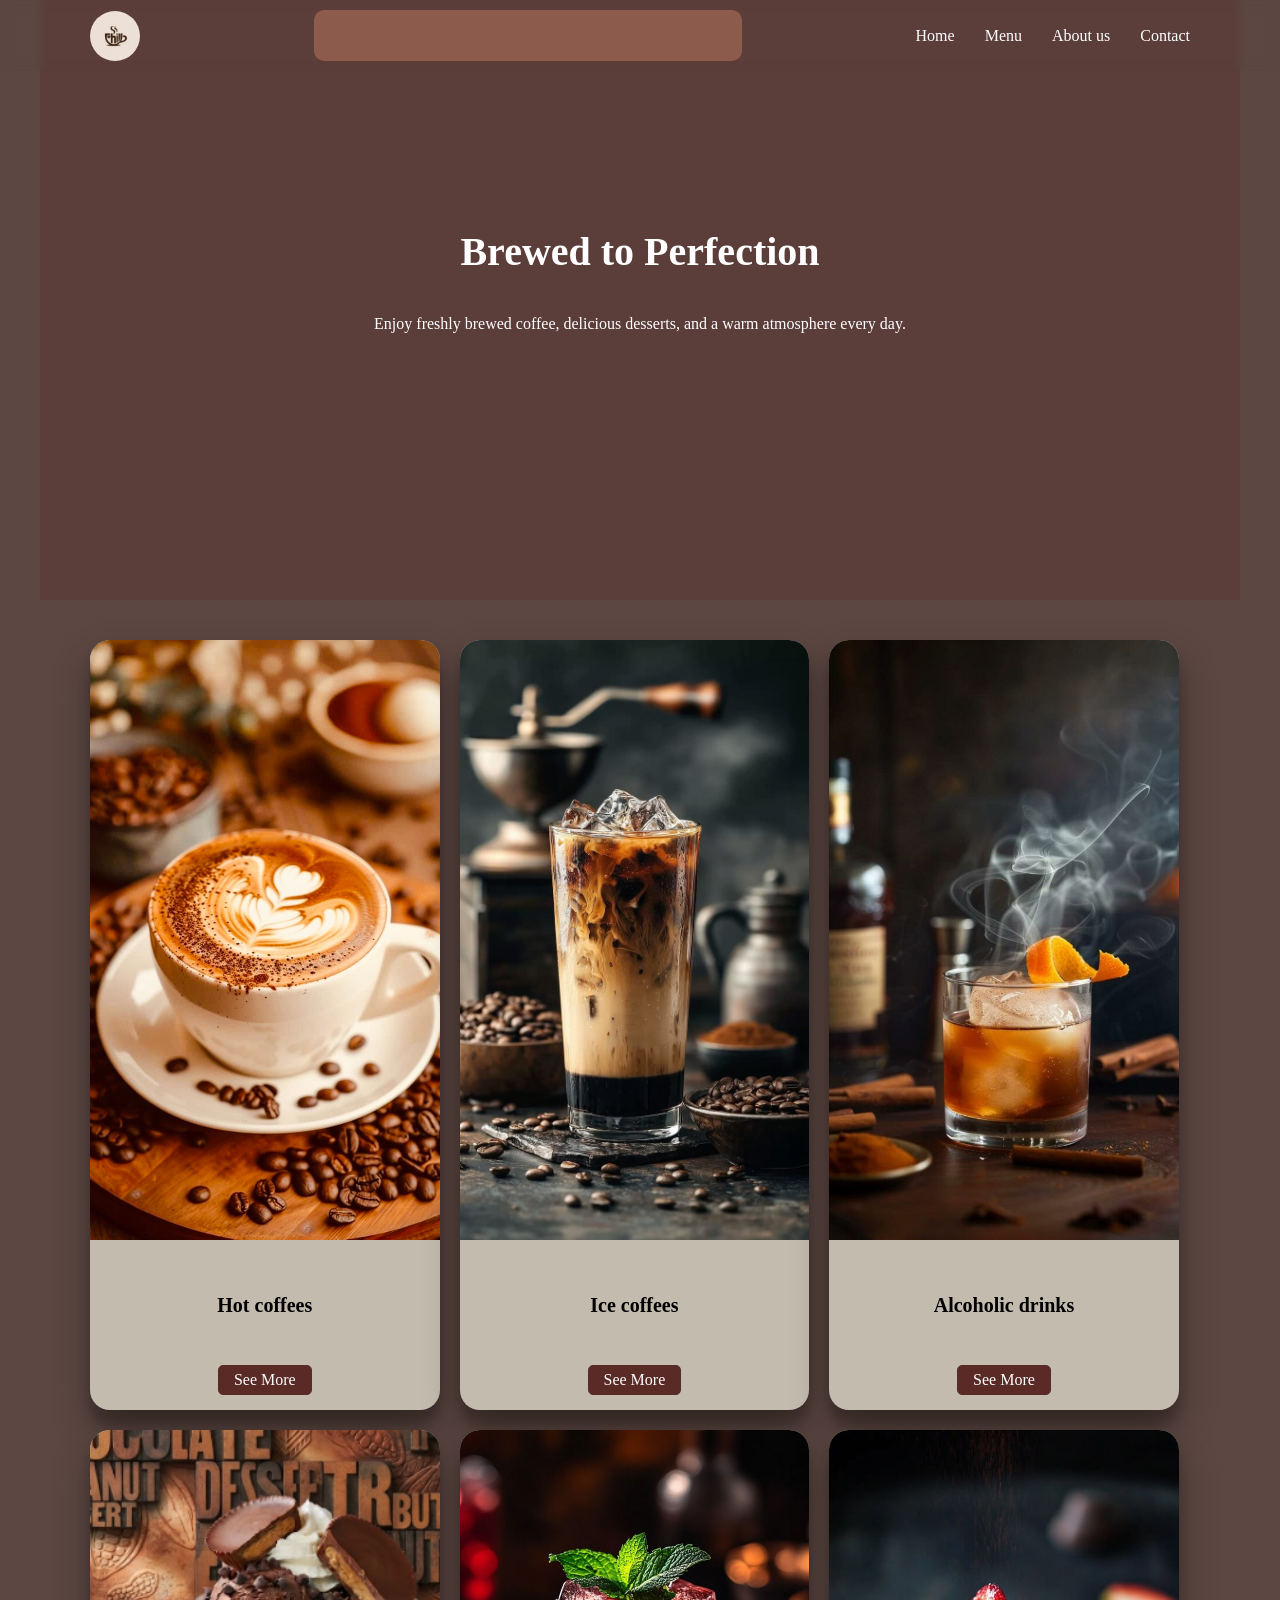
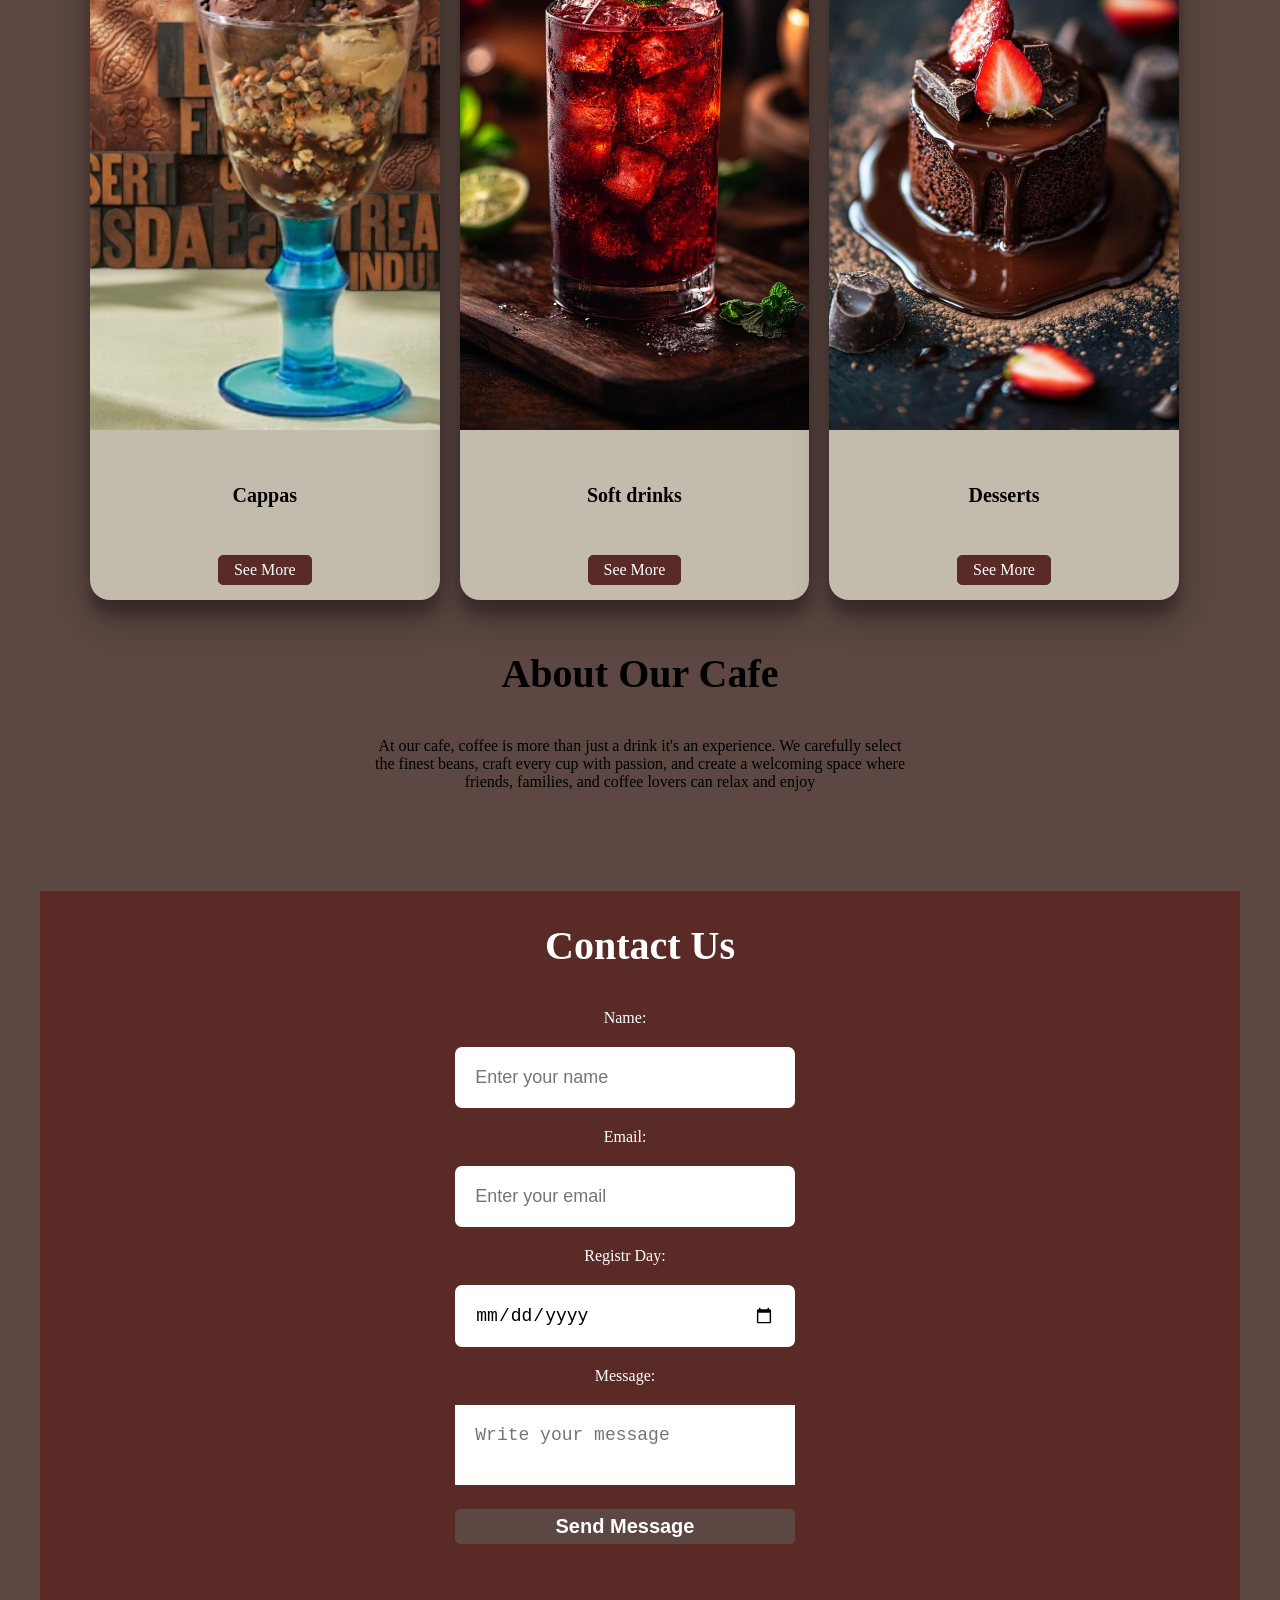
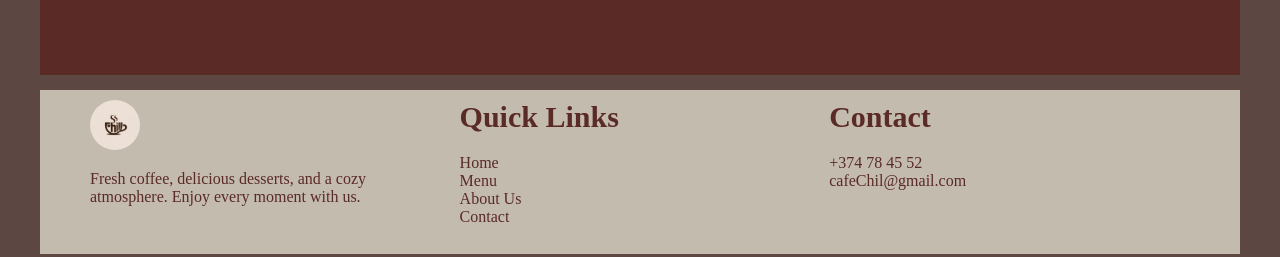
==== index.html @ c57c7d0e "first commit" ====
<!doctype html>
<html lang="en">
  <head>
    <meta charset="UTF-8" />
    <meta name="viewport" content="width=device-width, initial-scale=1.0" />
    <link rel="stylesheet" href="./css/global.css" />
    <link rel="stylesheet" href="./css/main.css" />
    <link
      rel="stylesheet"
      href="https://cdnjs.cloudflare.com/ajax/libs/font-awesome/7.3.0/css/all.min.css"
    />
    <link rel="shortcut icon" href="./img/logo.jpg" type="image/x-icon" />
    <title>Chil</title>
  </head>

  <body>
    <header>
      <div class="row justify_between align_center">
        <div class="col logo">
          <div class="wrapper">
            <picture><img src="img/logo.jpg" alt="" /></picture>
          </div>
        </div>
        <div class="col search w_40">
          <div class="wrapper">
            <label class="flex align_center">
              <input type="text" class="w_100" />
              <i class="fa-solid fa-magnifying-glass"></i>
            </label>
          </div>
        </div>
        <div class="col menu">
          <div class="wrapper">
            <nav>
              <ul class="flex gap_30">
                <li><a href="./index.html">Home</a></li>
                <li><a href="./products.html">Menu</a></li>
                <li><a href="#about_us">About us</a></li>
                <li><a href="#">Contact</a></li>
              </ul>
            </nav>
          </div>
        </div>
      </div>
    </header>
    <main>
      <section id="hero">
        <div class="row justify_center align_center text_center mb_30">
          <div class="col w_50">
            <div class="wrapper">
              <h2 class="mb_40">Brewed to Perfection</h2>
              <p class="mb_40">
                Enjoy freshly brewed coffee, delicious desserts, and a warm
                atmosphere every day.
              </p>
            </div>
          </div>
        </div>
      </section>
      <section id="products">
        <div class="row flex_wrap mb_30">
          <!-- 1 -->
          <div class="col w_33">
            <div class="wrapper bg_secondary">
              <div class="product">
                <picture class="mb_30">
                  <img
                    src="./img/hot_coffee.jpg"
                    alt="hot coffee"
                    class="w_100"
                  />
                </picture>
                <div class="info text_center">
                  <div class="title_4 mb_10">Hot coffees</div>
                </div>
              </div>
              <div
                class="more flex gap_20 justify_center align_center text_center"
              >
                <a href="./products.html#hot" class="btn btn_dark">See more</a>
              </div>
            </div>
          </div>
          <!-- 2 -->
          <div class="col w_33">
            <div class="wrapper bg_secondary">
              <div class="product">
                <picture class="mb_30">
                  <img
                    src="./img/ice_coffee.jpg"
                    alt="hot coffee"
                    class="w_100"
                  />
                </picture>
                <div class="info text_center">
                  <div class="title_4 mb_10">Ice coffees</div>
                </div>
              </div>
              <div
                class="more flex gap_20 justify_center align_center text_center"
              >
                <a href="./products.html#ice" class="btn btn_dark">See more</a>
              </div>
            </div>
          </div>
          <!-- 3 -->
          <div class="col w_33">
            <div class="wrapper bg_secondary">
              <div class="product">
                <picture class="mb_30">
                  <img
                    src="./img/Alcoholic_drinks.jpg"
                    alt="hot coffee"
                    class="w_100"
                  />
                </picture>
                <div class="info text_center">
                  <div class="title_4 mb_10">Alcoholic drinks</div>
                </div>
              </div>
              <div
                class="more flex gap_20 justify_center align_center text_center"
              >
                <a href="./products.html#alcohol" class="btn btn_dark"
                  >See more</a
                >
              </div>
            </div>
          </div>
          <!-- 4 -->
          <div class="col w_33">
            <div class="wrapper bg_secondary">
              <div class="product">
                <picture class="mb_30">
                  <img
                    src="./img/coppa_img.png"
                    alt="hot coffee"
                    class="w_100"
                  />
                </picture>
                <div class="info text_center">
                  <div class="title_4 mb_10">Cappas</div>
                </div>
              </div>
              <div
                class="more flex gap_20 justify_center align_center text_center"
              >
                <a href="./products.html#cappas" class="btn btn_dark"
                  >See more</a
                >
              </div>
            </div>
          </div>
          <!-- 5 -->
          <div class="col w_33">
            <div class="wrapper bg_secondary">
              <div class="product">
                <picture class="mb_30">
                  <img
                    src="./img/Soft_drinks.jpg"
                    alt="hot coffee"
                    class="w_100"
                  />
                </picture>
                <div class="info text_center">
                  <div class="title_4 mb_10">Soft drinks</div>
                </div>
              </div>
              <div
                class="more flex gap_20 justify_center align_center text_center"
              >
                <a href="./products.html#soft" class="btn btn_dark">See more</a>
              </div>
            </div>
          </div>
          <!-- 6 -->
          <div class="col w_33">
            <div class="wrapper bg_secondary">
              <div class="product">
                <picture class="mb_30">
                  <img src="./img/deserts.jpg" alt="hot coffee" class="w_100" />
                </picture>
                <div class="info text_center">
                  <div class="title_4 mb_10">Desserts</div>
                </div>
              </div>
              <div
                class="more flex gap_20 justify_center align_center text_center"
              >
                <a href="./products.html#dessert" class="btn btn_dark"
                  >See more</a
                >
              </div>
            </div>
          </div>
        </div>
      </section>
      <section id="about_us">
        <div class="row justify_center align_center text_center mb_50">
          <div class="col w_50">
            <div class="wrapper">
              <h2 class="mb_40">About Our Cafe</h2>
              <p class="mb_40">
                At our cafe, coffee is more than just a drink it's an
                experience. We carefully select the finest beans, craft every
                cup with passion, and create a welcoming space where friends,
                families, and coffee lovers can relax and enjoy
              </p>
            </div>
          </div>
        </div>
      </section>
      <section id="contact">
        <div class="row justify_center align_center text_center mb_15 bg_dark">
          <div class="col">
            <div class="wrapper">
              <h2 class="mb_40">Contact Us</h2>
              <div class="flex justify_between gap_30">
                <form action="#" method="post">
                  <label for="your_name" class="mb_15">
                    Name:
                    <input
                      type="text"
                      placeholder="Enter your name"
                      name="your_name"
                      id="your_name"
                    />
                  </label>
                  <label for="email" class="mb_15">
                    Email:
                    <input
                      type="email"
                      placeholder="Enter your email"
                      name="email"
                      id="email"
                    />
                  </label>
                  <label class="mb_15">
                    Registr Day:
                    <input type="date" />
                  </label>
                  <label for="message" class="mb_15">
                    Message:
                    <textarea
                      placeholder="Write your message"
                      id="message"
                      name="message"
                    ></textarea>
                  </label>
                  <button
                    class="btn w_100 btn_light title_4"
                    value="Send Message"
                  >
                    Send Message
                  </button>
                </form>
                <picture>
                  <img
                    src="https://i.pinimg.com/1200x/51/eb/08/51eb08cca0f061a8e0b282bf71fdecf4.jpg"
                    alt=""
                  />
                </picture>
              </div>
            </div>
          </div>
        </div>
      </section>
    </main>
    <footer>
      <div class="row bg_light">
        <div class="col w_33">
          <div class="wrapper">
            <div class="logo mb_20">
              <picture>
                <img src="./img/logo.jpg" alt="" />
              </picture>
            </div>
            <p class="mb_20">
              Fresh coffee, delicious desserts, and a cozy atmosphere. Enjoy
              every moment with us.
            </p>
            <ul class="flex gap_10">
              <li>
                <a href="#"> 
                  <i
                  class="fa-brands fa-facebook"
                  style="color: rgb(68, 52, 52)"
                ></i>
                </a>
              </li>
              <li>
                <a href="#">
                  <i
                  class="fa-brands fa-instagram"
                  style="color: rgb(68, 52, 52)"
                ></i>
                </a>
              </li>
              <li>
                <a href="#">
                  <i
                  class="fa-brands fa-tiktok"
                  style="color: rgb(68, 52, 52)"
                ></i>
                </a>
              </li>
            </ul>
          </div>
        </div>
        <div class="col w_33">
          <div class="wrapper">
            <h3 class="mb_20">Quick Links</h3>
            <ul>
              <li><a href="./index.html">Home</a></li>
              <li><a href="./products.html">Menu</a></li>
              <li><a href="#about_us">About Us</a></li>
              <li><a href="#contact">Contact</a></li>
            </ul>
          </div>
        </div>
        <div class="col w_33">
          <div class="wrapper">
            <h3 class="mb_20">Contact</h3>
            <ul class="mb_10">
              <li>
                <a href="tel:+374784552">+374 78 45 52</a>
              </li>
              <li>
                <a href="mailto:cafeChil@gmail.com">cafeChil@gmail.com</a>
              </li>
            </ul>
          </div>
        </div>
      </div>
    </footer>
  </body>
</html>
---- css/global.css ----
* {
  margin: 0;
  padding: 0;
  box-sizing: border-box;
}

a {
  display: inline-block;
  color: inherit;
  text-decoration: none;
  white-space: nowrap;
}

ul,
ol {
  list-style: none;
}

input {
  outline: none;
  border: 1px solid gray;
  padding: 5px;
  border-radius: 7px;
}

button,
.btn {
  border-color: transparent;
  padding: 5px 15px;
  border-radius: 5px;
  border: 1px solid;
  text-transform: capitalize;
  white-space: nowrap;
}

picture {
  display: block;
  font-size: 0;
}
img {
  max-width: 100%;
}
.text_center {
  text-align: center;
}
.row {
  display: flex;
}
.flex {
  display: flex;
}

.flex_wrap {
  flex-wrap: wrap;
}

.justify_between {
  justify-content: space-between;
}

.justify_end {
  justify-content: end;
}

.justify_start {
  justify-content: start;
}

.justify_center {
  justify-content: center;
}

.align_center {
  align-items: center;
}

.flex-row {
  flex-direction: row;
}

.flex-col {
  flex-direction: column;
}

.wrapper {
  height: 100%;
}
.h_100 {
  height: 100%;
}
.w_10 {
  width: 10%;
}
.w_20 {
  width: 20%;
}
.w_25 {
  width: 25%;
}
.w_30 {
  width: 30%;
}
.w_40 {
  width: 40%;
}
.w_33 {
  width: 33%;
}
.w_50 {
  width: 50%;
}
.w_60 {
  width: 60%;
}
.w_70 {
  width: 70%;
}
.w_80 {
  width: 80%;
}
.w_90 {
  width: 90%;
}
.w_100 {
  width: 100%;
}

input:not([type="checkbox"], [type="radio"]),
textarea {
  outline: none;
  border: none;
  padding: 5px;
  resize: none;
  background-color: white;
  color: black;
  font-size: 18px;
}
---- css/main.css ----
body {
  font-family: cursive;
  background-color: #5c4742;
  color: white;
}

.row {
  max-width: 1200px;
  margin: 0 auto;
  padding: 0 40px;
}

.col {
  padding: 10px;
}

.bg_dark {
  background-color: #5a2a27;
  color: black;
}

.bg_light {
  background-color: #c4bbaf;
  color: #5a2a27;
}

.bg_primery {
  background-color: #8d5b4c;
  color: white;
}

.bg_secondary {
  background-color: #c4bbaf;
  color: black;
}

.btn {
  background-color: #a5978b;
  color: #5a2a27;
  border-color: transparent;
}

.btn:hover {
  background-color: #8d5b4c;
  color: #a5978b;
}

.btn_dark {
  background-color: #5a2a27;
  color: white;
  border-color: transparent;
}

.btn_dark:hover {
  background-color: #5c4742;
  color: white;
}

.btn_light {
  background-color: #5c4742;
  color: white;
  border-color: transparent;
}

.btn_light:hover {
  background: #c4bbaf;
  color: #5a2a27;
}

.gap_5 {
  gap: 5px;
}

.gap_10 {
  gap: 10px;
}

.gap_15 {
  gap: 15px;
}

.gap_20 {
  gap: 20px;
}

.gap_30 {
  gap: 30px;
}

.gap_40 {
  gap: 40px;
}

.gap_50 {
  gap: 50px;
}

.mb_5 {
  margin-bottom: 5px;
}

.mb_10 {
  margin-bottom: 10px;
}

.mb_15 {
  margin-bottom: 15px;
}

.mb_20 {
  margin-bottom: 20px;
}

.mb_30 {
  margin-bottom: 30px;
}

.mb_40 {
  margin-bottom: 40px;
}

.mb_50 {
  margin-bottom: 50px;
}
.search input {
  background-color: transparent;
  border: none;
}

.search label {
  background-color: #8d5b4c;
  padding: 10px;
  border-radius: 10px;
}

h1,
.title_1 {
  font-size: 60px;
  font-weight: 700;
}

h2,
.title_2 {
  font-size: 40px;
  font-weight: 700;
}

h3,
.title_3 {
  font-size: 30px;
  font-weight: 700;
}

h4,
.title_4 {
  font-size: 20px;
  font-weight: 700;
}

.logo img {
  height: 50px;
  border-radius: 50%;
}

#hero {
  background-image: url("https://i.pinimg.com/736x/11/60/ef/1160ef0196c59bb71a8d135340f62fb7.jpg");
  background-size: cover;
}

#hero .row {
  min-height: 600px;
  background-color: #5a2a2756;
  color: white;
}

#products .info,
#products .more {
  padding: 15px;
}

#products .wrapper {
  border-radius: 20px;
  overflow: hidden;
  box-shadow:
    rgba(0, 0, 0, 0.3) 0px 19px 38px,
    rgba(0, 0, 0, 0.22) 0px 15px 12px;
}

#products img {
  height: 600px;
  width: 600px;
  object-fit: cover;
  transition: all 0.3s linear;
}

#products .title_4 {
  line-height: 40px;
  height: 40px;
  overflow: hidden;
}

#products .more .btn {
  border-color: #5a2a27;
}

#hot,
#ice,
#alcoholic,
#cappas,
#soft,
#dessert {
  padding: 70px 0;
  margin-bottom: 100px;
}

#about_us {
  background-image: url("https://i.pinimg.com/736x/0f/08/77/0f08773ea4f2eac49b728b32ae8c80e9.jpg");
  background-size: cover;
  background-position: center;
}

#about_us .row {
  color: black;
}

#contact .wrapper {
  padding: 20px;
  margin-bottom: 100px;
  border-radius: 25px;
  border: 1px solid transparent;
}

#contact label {
  display: block;
  margin-bottom: 20px;
  color: white;
}

#contact input,
#contact textarea {
  width: 100%;
  padding: 20px;
  margin-top: 20px;
}

#contact h2 {
  color: white;
}

#contact img {
  width: 300px;
  border-radius: 25px;
}

#hot .category,
#ice .category,
#alcohol .category,
#cappas .category,
#soft .category,
#dessert .category {
  padding: 3px;
  background-color: rgb(226, 224, 224);
  color: rgb(74, 64, 64);
  display: inline-block;
  border-radius: 7px;
}

.price {
  font-size: 18px;
  font-weight: bold;
  color: black;
}

#hot .info,
#hot .bottom {
  padding: 20px;
}

#ice .info,
#ice .bottom {
  padding: 20px;
}

#alcohol .info,
#alcohol .bottom {
  padding: 20px;
}

#cappas .info,
#cappas .bottom {
  padding: 20px;
}

#soft .info,
#soft .bottom {
  padding: 20px;
}

#dessert .info,
#dessert .bottom {
  padding: 20px;
}

#hot .bottom,
#ice .bottom,
#alcohol .bottom,
#cappas .bottom,
#soft .bottom,
#dessert .bottom {
  padding-top: 0;
}

#hot .wrapper,
#ice .wrapper,
#cappas .wrapper,
#soft .wrapper,
#alcohol .wrapper,
#dessert .wrapper {
  border-radius: 20px;
  overflow: hidden;
  box-shadow: 4px 4px 8px #423434;
}

#hot picture,
#ice picture,
#cappas picture,
#soft picture,
#alcohol picture,
#dessert picture {
  height: 300px;
  overflow: hidden;
}

#hot img,
#ice img,
#cappas img,
#soft img,
#alcohol img,
#dessert img {
  height: 100%;
  width: 100%;
  object-fit: cover;
}

#hot .title_3,
#ice .title_3,
#cappas .title_3,
#soft .title_3,
#alcohol .title_3,
#dessert .title_3 {
  line-height: 40px;
  height: 40px;
  text-align: center;
  color: #8d5b4c;
}

/* .reting {
  width: 100px;
  height: 20px;
  background-image: linear-gradient(to right, red 67%,  rgb(214, 214, 214) 67%);
  mask-image: url('https://cdn-icons-png.flaticon.com/512/118/118669.png');
  mask-size: 20px;
} */

#ice .title_3,
#soft .title_3 {
  color: #c4bbaf;
}

#ice .desc,
#soft .desc {
  color: white;
}

#ice .price,
#soft .price {
  color: whitesmoke;
}

header {
  position: fixed;
  z-index: 999;
  width: 100%;
  backdrop-filter: blur(5px);
  top: 0;
}

#product_menu_page section {
  padding-top: 90px;
}

#filter {
  position: sticky;
  top: 0;
  z-index: 776;
}

.filter {
  position: relative;
}

.filter .opened_filter {
  display: none;
  position: absolute;
  padding: 20px;
  padding-top: 40px;
  z-index: 1;
  width: 200%;
  background-color: #5a2a2763;
  backdrop-filter: blur(5px);
}

.filter:hover .opened_filter {
  display: flex;
}

.filter_header {
  padding: 5px;
  background-color: #8d5b4c;
  border-radius: 7px;
  font-size: 14px;
  width: 120%;
}

.filter .opened_filter input {
  display: none;
}

.filter .opened_filter .radio_stayle {
  width: 20px;
  height: 20px;
  border-radius: 5px;
  background-color: transparent;
  border: 3px solid #191a23;
  padding: 3px;
}

.filter .opened_filter .radio_stayle::after {
  content: "";
  display: block;
  width: 0;
  height: 100%;
  background-color: #191a23;
  transition: all 0.3s linear;
}

.filter .opened_filter input:checked + .radio_stayle::after {
  width: 100%;
}

.filter_list .wrapper {
  display: flex;
  flex-direction: row;
  align-items: center;
  gap: 50px;
}
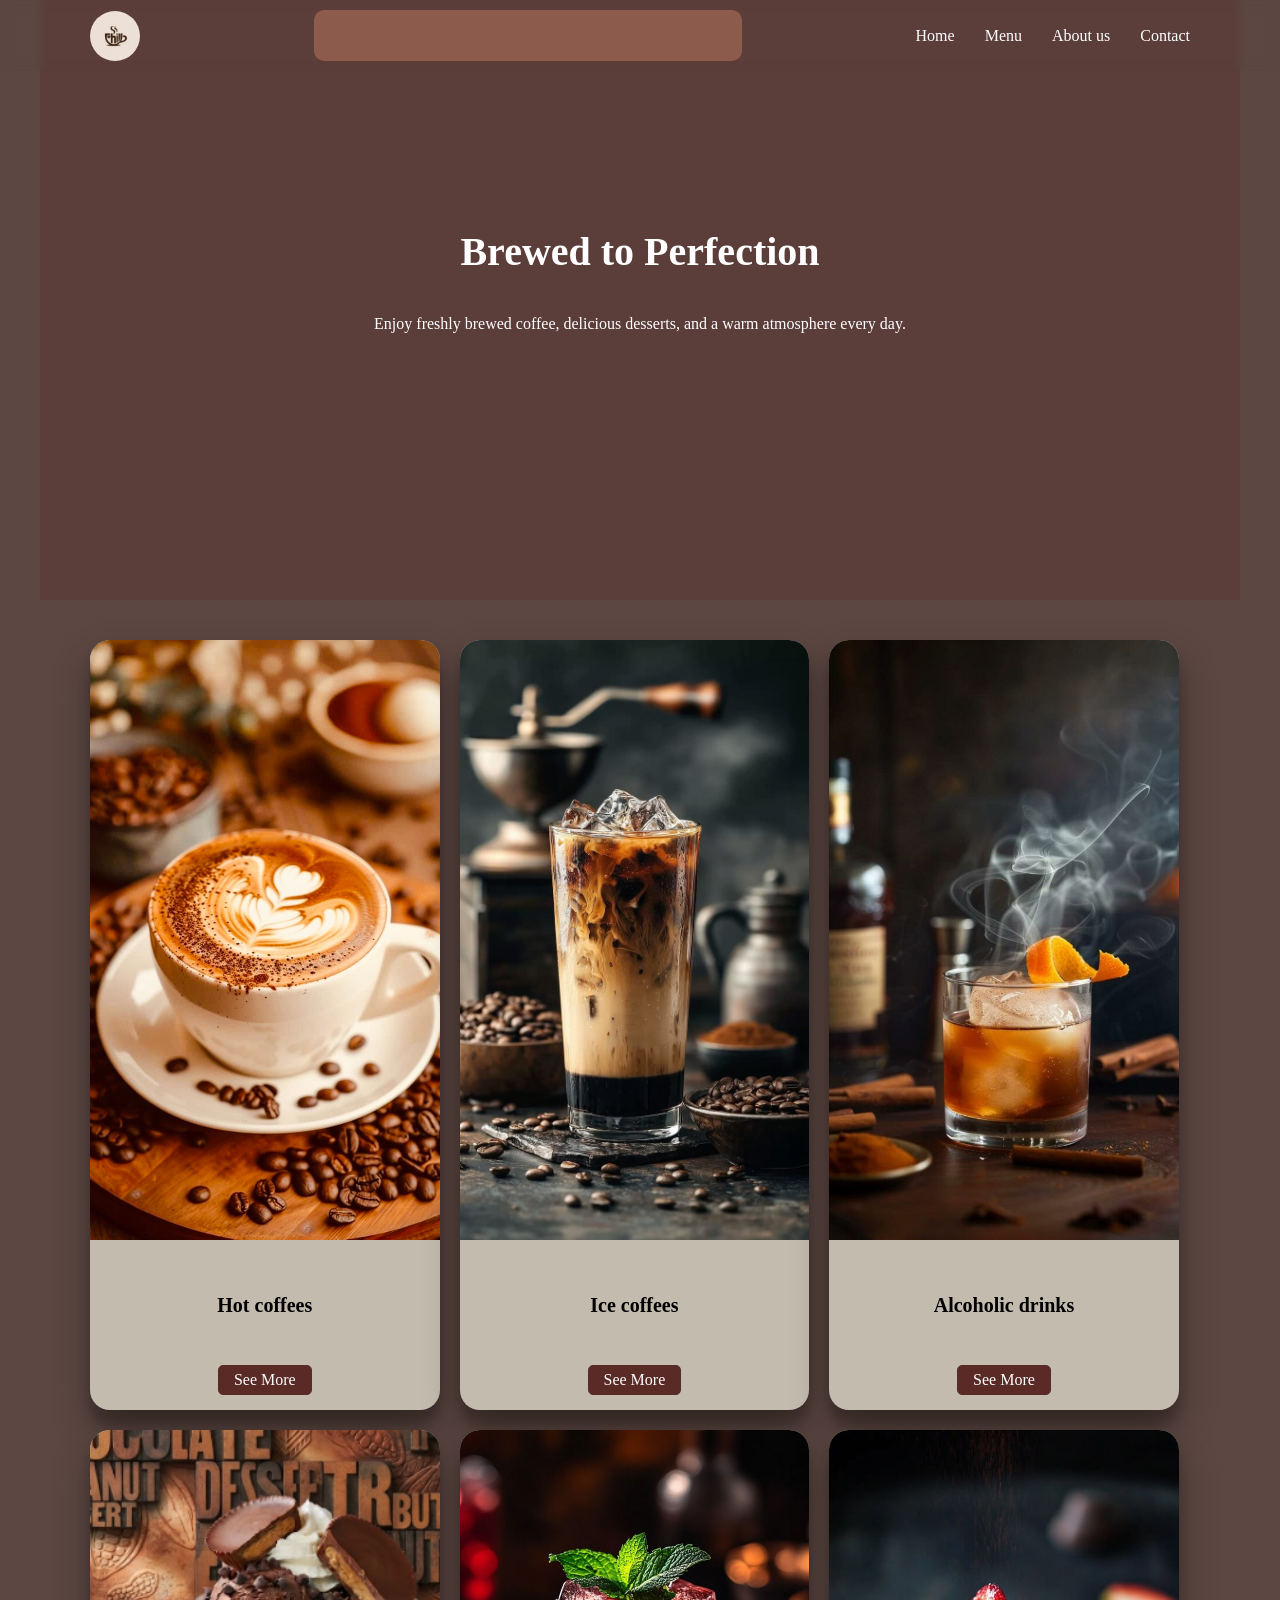
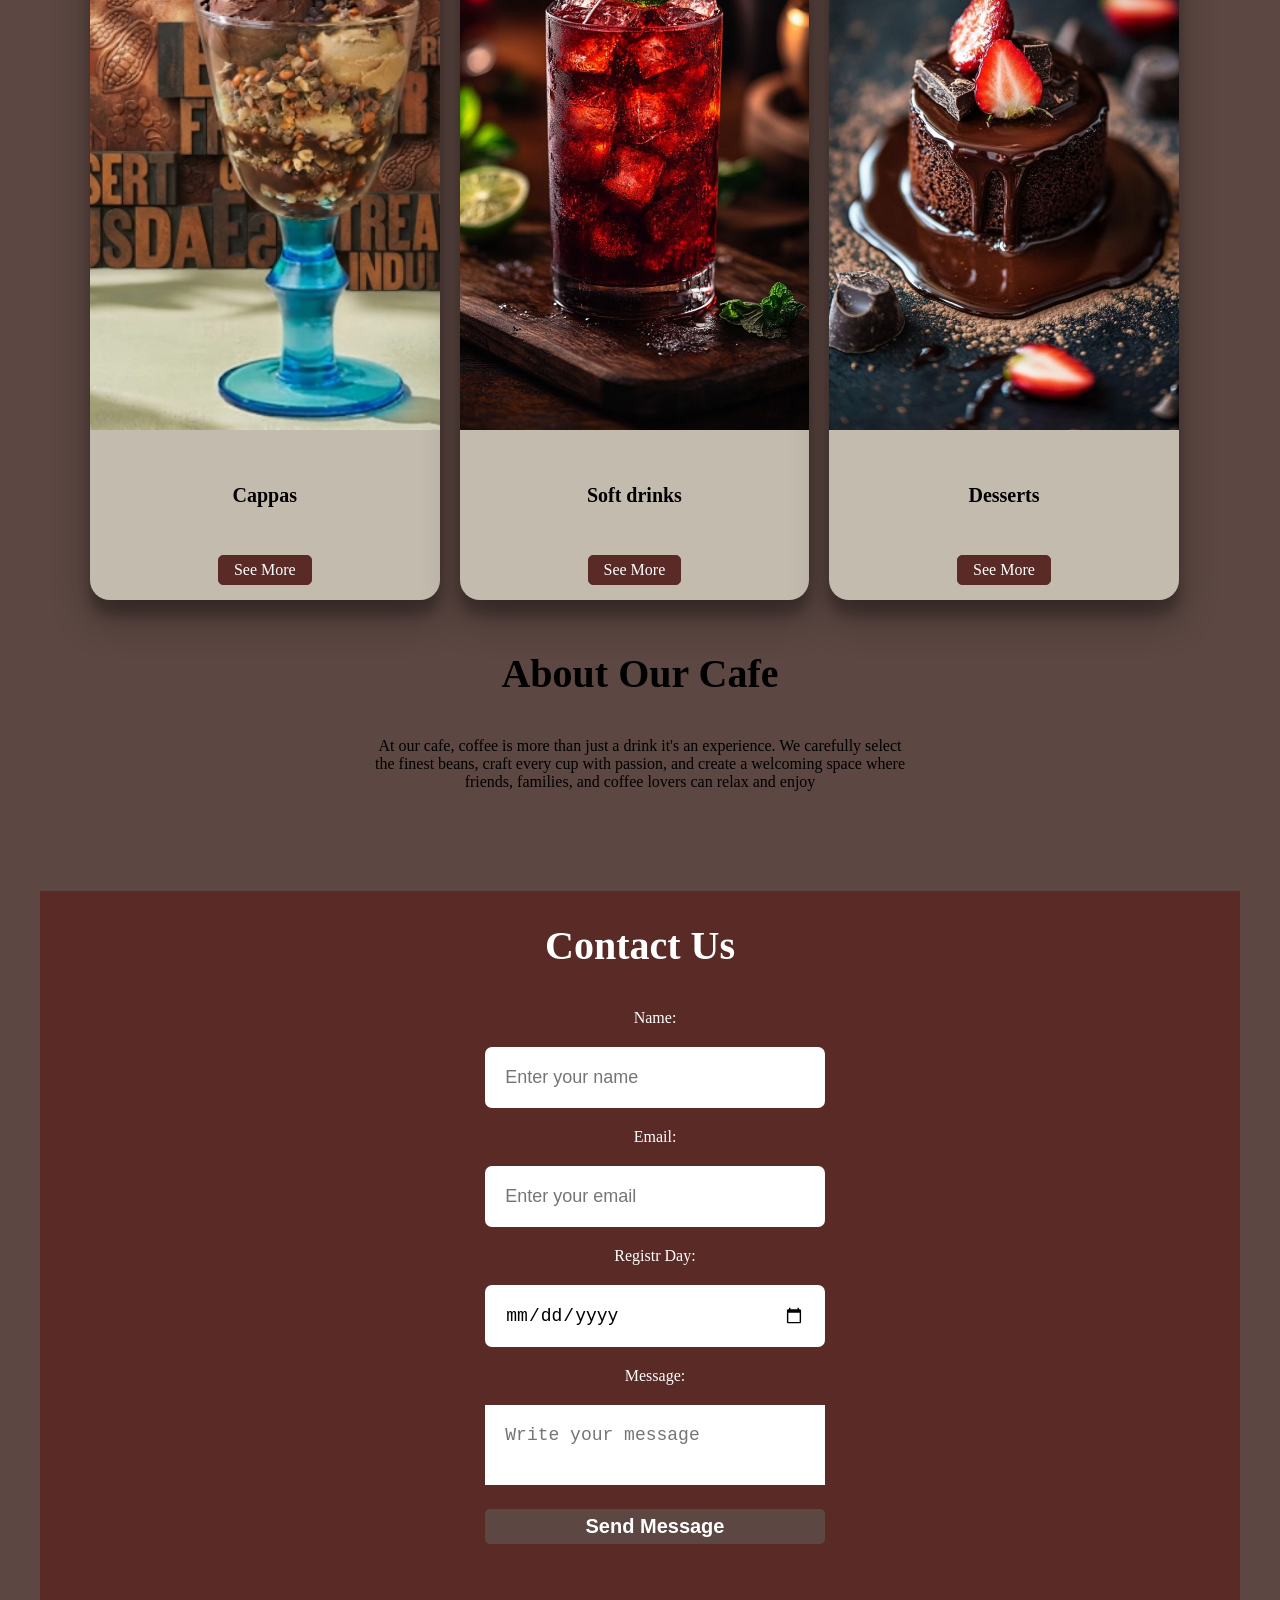
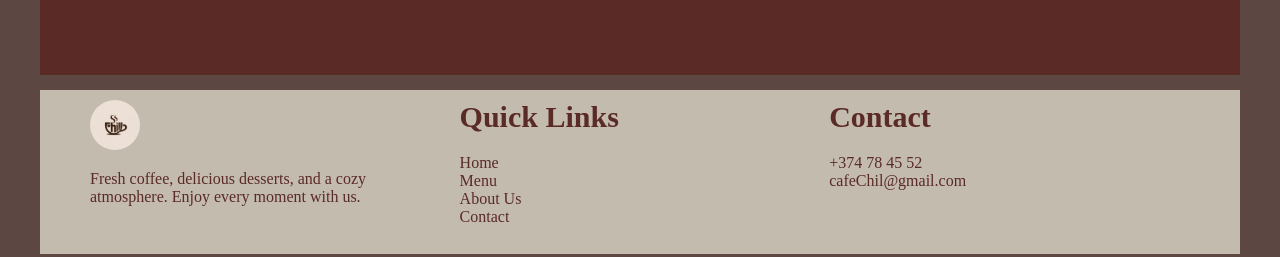
==== commit d4718ae8: "add media css index.html footer header menu and products" ====
--- a/index.html
+++ b/index.html
@@ -5,6 +5,7 @@
     <meta name="viewport" content="width=device-width, initial-scale=1.0" />
     <link rel="stylesheet" href="./css/global.css" />
     <link rel="stylesheet" href="./css/main.css" />
+    <link rel="stylesheet" href="./css/media.css">
     <link
       rel="stylesheet"
       href="https://cdnjs.cloudflare.com/ajax/libs/font-awesome/7.3.0/css/all.min.css"
@@ -15,13 +16,13 @@
 
   <body>
     <header>
-      <div class="row justify_between align_center">
+      <div class="row justify_between align_center ">
         <div class="col logo">
           <div class="wrapper">
             <picture><img src="img/logo.jpg" alt="" /></picture>
           </div>
         </div>
-        <div class="col search w_40">
+        <div class="col search w_40 w-s-70 ">
           <div class="wrapper">
             <label class="flex align_center">
               <input type="text" class="w_100" />
@@ -29,7 +30,7 @@
             </label>
           </div>
         </div>
-        <div class="col menu">
+        <div class="col sm-none menu">
           <div class="wrapper">
             <nav>
               <ul class="flex gap_30">
@@ -58,9 +59,9 @@
         </div>
       </section>
       <section id="products">
-        <div class="row flex_wrap mb_30">
+        <div class="row flex_wrap mb_30  flex-s-wrap">
           <!-- 1 -->
-          <div class="col w_33">
+          <div class="col w_33 w-s-100">
             <div class="wrapper bg_secondary">
               <div class="product">
                 <picture class="mb_30">
@@ -82,7 +83,7 @@
             </div>
           </div>
           <!-- 2 -->
-          <div class="col w_33">
+          <div class="col w_33 w-s-100">
             <div class="wrapper bg_secondary">
               <div class="product">
                 <picture class="mb_30">
@@ -104,7 +105,7 @@
             </div>
           </div>
           <!-- 3 -->
-          <div class="col w_33">
+          <div class="col w_33 w-s-100">
             <div class="wrapper bg_secondary">
               <div class="product">
                 <picture class="mb_30">
@@ -128,7 +129,7 @@
             </div>
           </div>
           <!-- 4 -->
-          <div class="col w_33">
+          <div class="col w_33 w-s-100">
             <div class="wrapper bg_secondary">
               <div class="product">
                 <picture class="mb_30">
@@ -152,7 +153,7 @@
             </div>
           </div>
           <!-- 5 -->
-          <div class="col w_33">
+          <div class="col w_33 w-s-100">
             <div class="wrapper bg_secondary">
               <div class="product">
                 <picture class="mb_30">
@@ -174,7 +175,7 @@
             </div>
           </div>
           <!-- 6 -->
-          <div class="col w_33">
+          <div class="col w_33 w-s-100">
             <div class="wrapper bg_secondary">
               <div class="product">
                 <picture class="mb_30">
@@ -215,7 +216,13 @@
           <div class="col">
             <div class="wrapper">
               <h2 class="mb_40">Contact Us</h2>
-              <div class="flex justify_between gap_30">
+              <div class="flex justify_between gap_30 flex-s-col">
+                <picture>
+                  <img
+                    src="https://i.pinimg.com/1200x/51/eb/08/51eb08cca0f061a8e0b282bf71fdecf4.jpg"
+                    alt=""
+                  />
+                </picture>
                 <form action="#" method="post">
                   <label for="your_name" class="mb_15">
                     Name:
@@ -254,12 +261,6 @@
                     Send Message
                   </button>
                 </form>
-                <picture>
-                  <img
-                    src="https://i.pinimg.com/1200x/51/eb/08/51eb08cca0f061a8e0b282bf71fdecf4.jpg"
-                    alt=""
-                  />
-                </picture>
               </div>
             </div>
           </div>
@@ -267,7 +268,7 @@
       </section>
     </main>
     <footer>
-      <div class="row bg_light">
+      <div class="row bg_light sm-none">
         <div class="col w_33">
           <div class="wrapper">
             <div class="logo mb_20">
--- a/css/media.css
+++ b/css/media.css
@@ -0,0 +1,241 @@
+@media all and (max-width: 992px) {
+  .row {
+    padding: 0 40px;
+  }
+  .col {
+    padding: 15px;
+  }
+  .row {
+    flex-wrap: wrap;
+  }
+  .flex-l-wrap {
+    flex-wrap: wrap;
+  }
+  .w-l-10 {
+    width: 10%;
+  }
+  .w-l-20 {
+    width: 20%;
+  }
+  .w-l-25 {
+    width: 25%;
+  }
+  .w-l-30 {
+    width: 30%;
+  }
+  .w-l-33 {
+    width: 33.33%;
+  }
+  .w-l-40 {
+    width: 40%;
+  }
+  .w-l-50 {
+    width: 50%;
+  }
+  .w-l-60 {
+    width: 60%;
+  }
+  .w-l-70 {
+    width: 70%;
+  }
+  .w-l-80 {
+    width: 80%;
+  }
+  .w-l-90 {
+    width: 90%;
+  }
+  .w-l-100 {
+    width: 100%;
+  }
+  .gap-l-20 {
+    gap: 20px;
+  }
+
+  .flex-m-col {
+    flex-direction: column;
+  }
+
+  .justify-l-center {
+    justify-content: center;
+  }
+  .lm-none {
+    display: none;
+  }
+
+  .lm-video {
+    width: 100%;
+  }
+
+  header .menu a {
+    font-size: 12px;
+  }
+}
+
+@media all and (max-width: 768px) {
+  .row {
+    padding: 0 20px;
+  }
+  .col {
+    padding: 10px;
+  }
+  .flex-m-wrap {
+    flex-wrap: wrap;
+  }
+  .gap-m-15 {
+    gap: 15px;
+  }
+  .w-m-10 {
+    width: 10%;
+  }
+  .w-m-20 {
+    width: 20%;
+  }
+  .w-m-25 {
+    width: 25%;
+  }
+  .w-m-30 {
+    width: 30%;
+  }
+  .w-m-33 {
+    width: 33.33%;
+  }
+  .w-m-40 {
+    width: 40%;
+  }
+  .w-m-50 {
+    width: 50%;
+  }
+  .w-m-60 {
+    width: 60%;
+  }
+  .w-m-70 {
+    width: 70%;
+  }
+  .w-m-80 {
+    width: 80%;
+  }
+  .w-m-90 {
+    width: 90%;
+  }
+  .w-m-100 {
+    width: 100%;
+  }
+
+  .sm-none {
+    display: none;
+  }
+
+  .justify-m-center {
+    justify-content: center;
+  }
+
+  section {
+    padding: 25px;
+  }
+
+  header .menu a {
+    font-size: 12px;
+  }
+}
+
+/* 992px   փոքր նոութբուք */
+@media all and (max-width: 576px) {
+  h1,
+  p {
+    font-size: 18px;
+  }
+  .flex-s-wrap {
+    flex-wrap: wrap;
+  }
+  .row {
+    padding: 0 10px;
+  }
+  .col {
+    padding: 15px;
+  }
+  section {
+    padding: 25px;
+  }
+  .gap-s-10 {
+    gap: 10px;
+  }
+  .w-s-10 {
+    width: 10%;
+  }
+  .w-s-20 {
+    width: 20%;
+  }
+  .w-s-25 {
+    width: 25%;
+  }
+  .w-s-30 {
+    width: 30%;
+  }
+  .w-s-33 {
+    width: 33.33%;
+  }
+  .w-s-40 {
+    width: 40%;
+  }
+  .w-s-50 {
+    width: 50%;
+  }
+  .w-s-60 {
+    width: 60%;
+  }
+  .w-s-70 {
+    width: 70%;
+  }
+  .w-s-80 {
+    width: 80%;
+  }
+  .w-s-90 {
+    width: 90%;
+  }
+  .w-s-100 {
+    width: 100%;
+  }
+  .gap-s-10 {
+    gap: 10px;
+  }
+
+  .gap-s-5 {
+    gap: 5px;
+  }
+
+  .sm-none {
+    display: none;
+  }
+
+  .flex-s-col {
+    flex-direction: column;
+  }
+
+  .justify-s-center {
+    justify-content: center;
+  }
+
+  #hero form {
+    width: 100%;
+    flex-direction: column;
+  }
+
+  #hero form input,
+  #hero form button {
+    width: 100%;
+  }
+
+  #contact .contact input,
+  #contact .contact button {
+    width: 100%;
+  }
+
+  .btn {
+    padding: 10px;
+  }
+
+  i {
+    width: 12px;
+    height: 12px;
+  }
+}
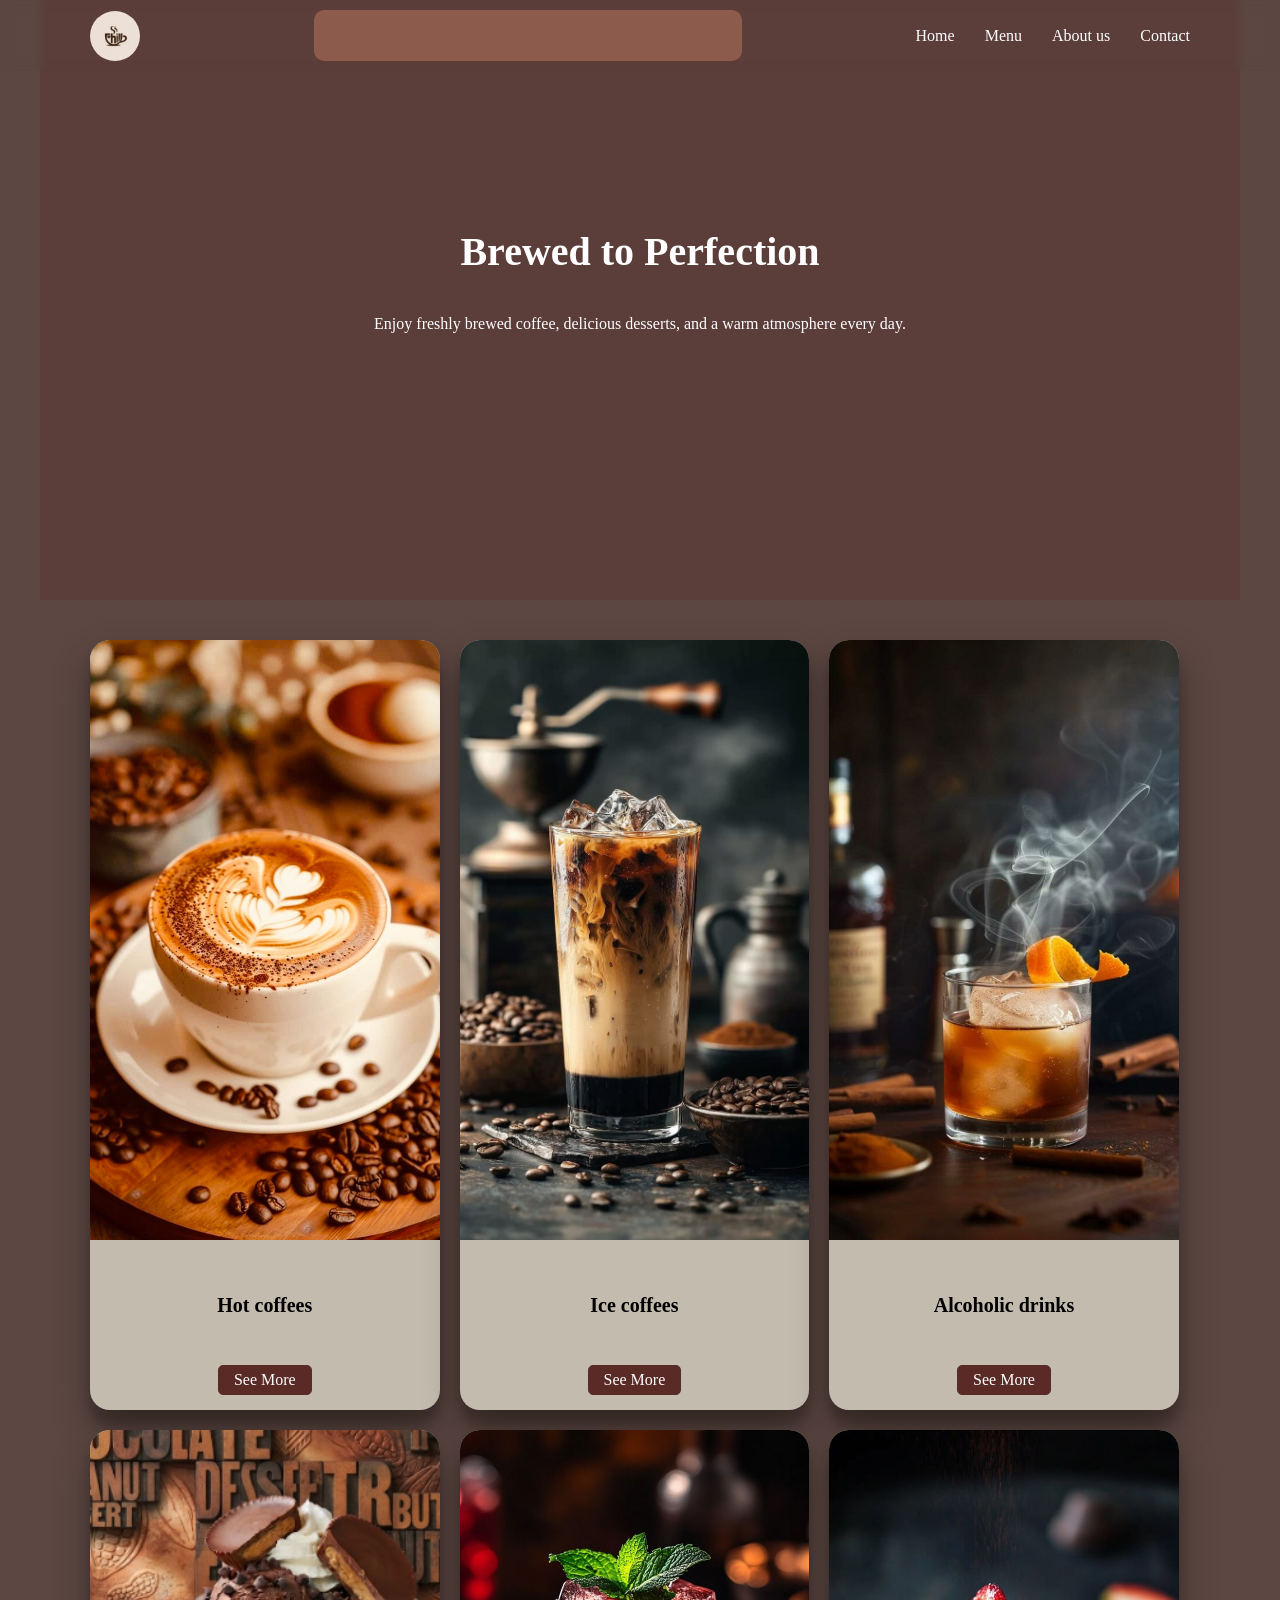
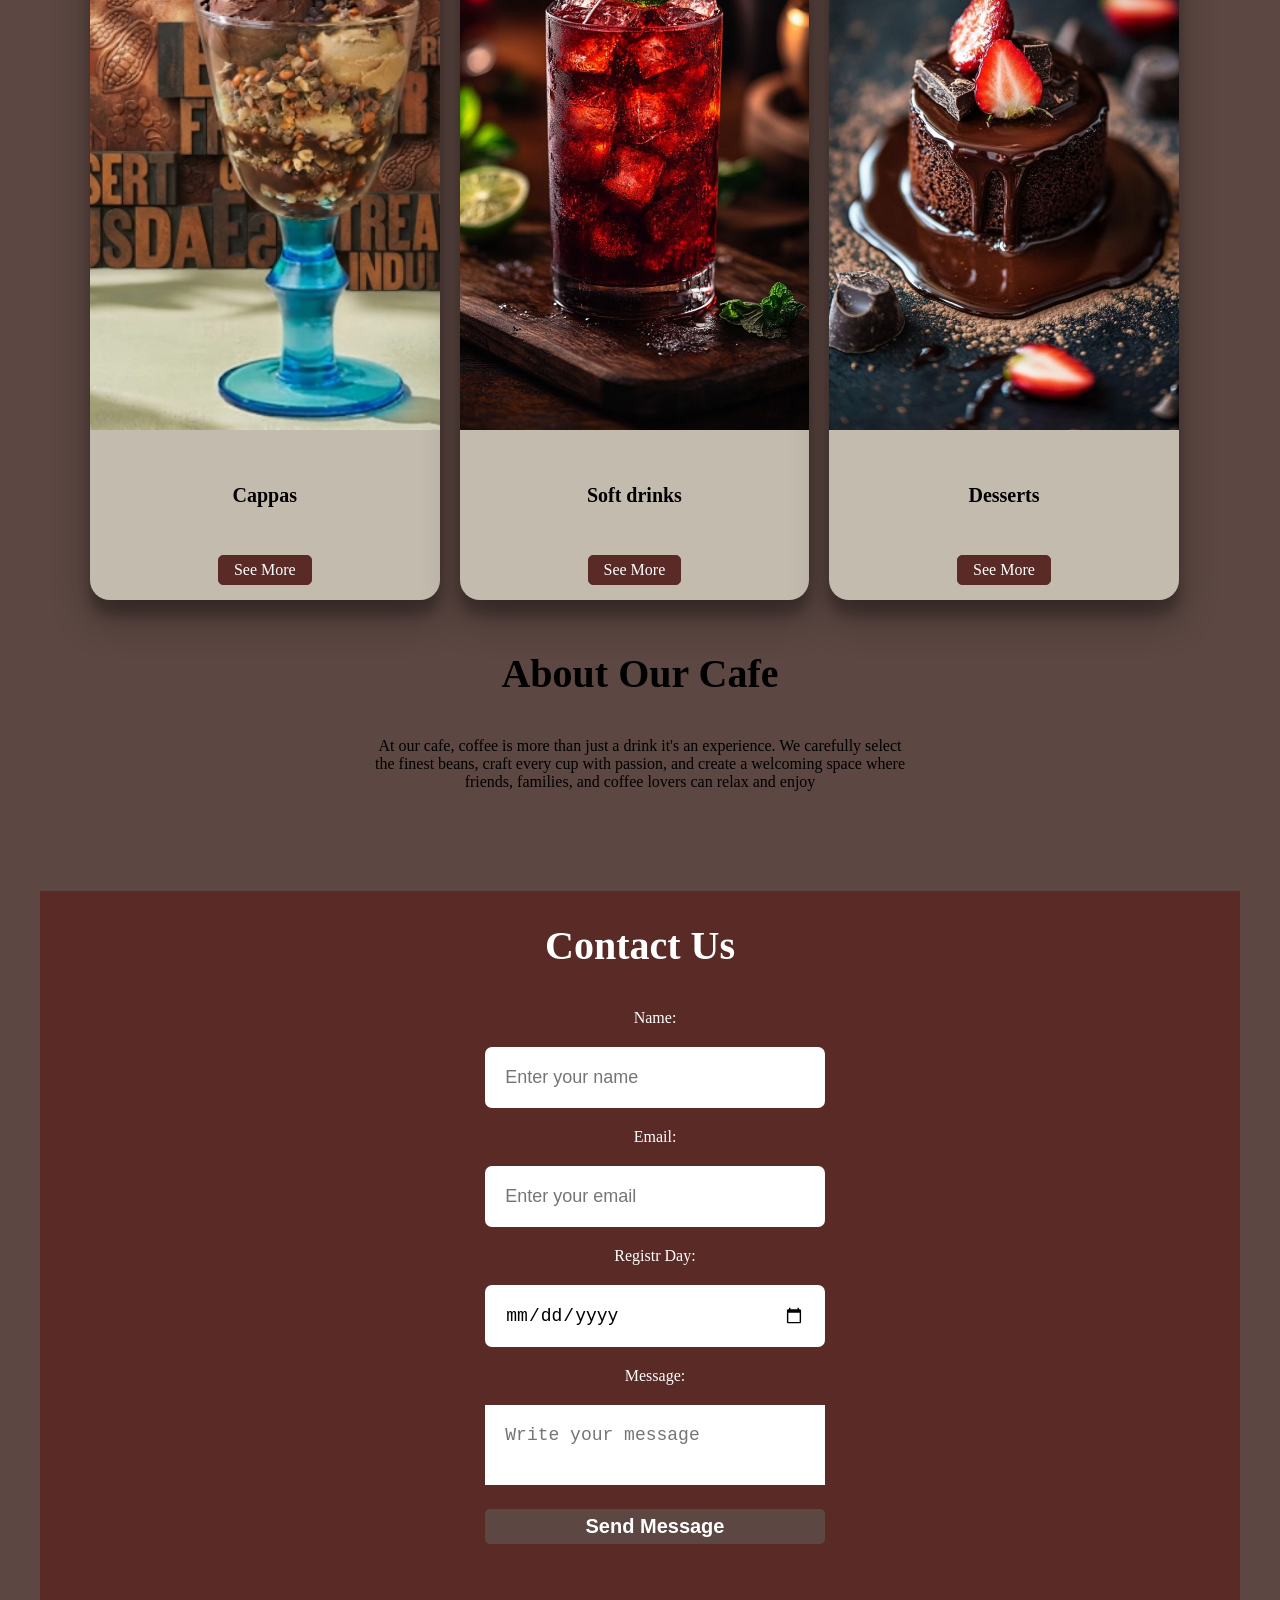
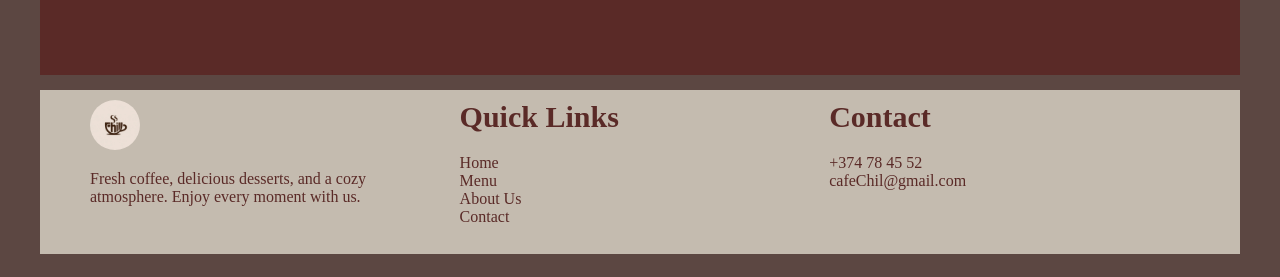
==== commit 4c56b520: "add media for index, products and add mobile menu" ====
--- a/index.html
+++ b/index.html
@@ -22,7 +22,7 @@
             <picture><img src="img/logo.jpg" alt="" /></picture>
           </div>
         </div>
-        <div class="col search w_40 w-s-70 ">
+        <div class="col search w_40 w-s-50  w-m-80">
           <div class="wrapper">
             <label class="flex align_center">
               <input type="text" class="w_100" />
@@ -30,7 +30,7 @@
             </label>
           </div>
         </div>
-        <div class="col sm-none menu">
+        <div class="col sm-none menu m-none">
           <div class="wrapper">
             <nav>
               <ul class="flex gap_30">
@@ -59,9 +59,9 @@
         </div>
       </section>
       <section id="products">
-        <div class="row flex_wrap mb_30  flex-s-wrap">
+        <div class="row flex_wrap mb_30 flex-s-wrap flex-m-wrap flex-l-wrap">
           <!-- 1 -->
-          <div class="col w_33 w-s-100">
+          <div class="col w_33 w-m-50 w-s-100">
             <div class="wrapper bg_secondary">
               <div class="product">
                 <picture class="mb_30">
@@ -83,7 +83,7 @@
             </div>
           </div>
           <!-- 2 -->
-          <div class="col w_33 w-s-100">
+          <div class="col w_33 w-m-50 w-s-100">
             <div class="wrapper bg_secondary">
               <div class="product">
                 <picture class="mb_30">
@@ -105,7 +105,7 @@
             </div>
           </div>
           <!-- 3 -->
-          <div class="col w_33 w-s-100">
+          <div class="col w_33 w-m-50 w-s-100">
             <div class="wrapper bg_secondary">
               <div class="product">
                 <picture class="mb_30">
@@ -129,7 +129,7 @@
             </div>
           </div>
           <!-- 4 -->
-          <div class="col w_33 w-s-100">
+          <div class="col w_33 w-m-50 w-s-100">
             <div class="wrapper bg_secondary">
               <div class="product">
                 <picture class="mb_30">
@@ -153,7 +153,7 @@
             </div>
           </div>
           <!-- 5 -->
-          <div class="col w_33 w-s-100">
+          <div class="col w_33 w-m-50 w-s-100">
             <div class="wrapper bg_secondary">
               <div class="product">
                 <picture class="mb_30">
@@ -175,7 +175,7 @@
             </div>
           </div>
           <!-- 6 -->
-          <div class="col w_33 w-s-100">
+          <div class="col w_33 w-m-50 w-s-100">
             <div class="wrapper bg_secondary">
               <div class="product">
                 <picture class="mb_30">
@@ -216,7 +216,7 @@
           <div class="col">
             <div class="wrapper">
               <h2 class="mb_40">Contact Us</h2>
-              <div class="flex justify_between gap_30 flex-s-col">
+              <div class="flex justify_between gap_30 flex-s-col flex-l-row flex-m-col">
                 <picture>
                   <img
                     src="https://i.pinimg.com/1200x/51/eb/08/51eb08cca0f061a8e0b282bf71fdecf4.jpg"
@@ -268,7 +268,7 @@
       </section>
     </main>
     <footer>
-      <div class="row bg_light sm-none">
+      <div class="row bg_light sm-none m-none">
         <div class="col w_33">
           <div class="wrapper">
             <div class="logo mb_20">
@@ -333,6 +333,24 @@
           </div>
         </div>
       </div>
+      <div class="row justify_between align_center gap_50">
+        <div class="col w_100">
+          <div class="wrapper  mobile-menu justify_center gap_50 lm-none">
+              <a href="./index.html">
+                <i class="fa-regular fa-house"></i>
+              </a>
+              <a href="./products.html">
+                <i class="fa-solid fa-utensils"></i>
+              </a>
+              <a href="#about_us">
+                <i class="fa-solid fa-circle-info"></i>
+              </a>
+              <a href="#contact">
+                <i class="fa-solid fa-square-phone"></i>
+              </a>
+          </div>
+        </div>
+      </div>
     </footer>
   </body>
 </html>
--- a/css/main.css
+++ b/css/main.css
@@ -390,7 +390,7 @@
 }
 
 #filter {
-  position: sticky;
+  /* position: sticky; */
   top: 0;
   z-index: 776;
 }
@@ -454,3 +454,13 @@
   align-items: center;
   gap: 50px;
 }
+
+footer .mobile-menu {
+  display: none;
+  background-color: #5a2a27;
+  width: 100%;
+}
+
+.mobile-menu i {
+  font-size: 32px;
+}
--- a/css/media.css
+++ b/css/media.css
@@ -51,8 +51,11 @@
     gap: 20px;
   }
 
-  .flex-m-col {
-    flex-direction: column;
+  .flex-l-col {
+    flex-direction: column;
+  }
+  .flex-l-row {
+    flex-direction: row;
   }
 
   .justify-l-center {
@@ -81,6 +84,11 @@
   .flex-m-wrap {
     flex-wrap: wrap;
   }
+
+  .flex-m-col {
+    flex-direction: column;
+  }
+
   .gap-m-15 {
     gap: 15px;
   }
@@ -121,7 +129,7 @@
     width: 100%;
   }
 
-  .sm-none {
+  .m-none {
     display: none;
   }
 
@@ -135,6 +143,13 @@
 
   header .menu a {
     font-size: 12px;
+  }
+
+  footer .mobile-menu  {
+    display: flex;
+    justify-content: space-around;
+    align-items: center;
+    padding: 15px 20px;
   }
 }
 
@@ -238,4 +253,11 @@
     width: 12px;
     height: 12px;
   }
+
+  footer .mobile-menu  {
+    display: flex;
+    justify-content: space-around;
+    align-items: center;
+    padding: 15px 20px;
+  }
 }
